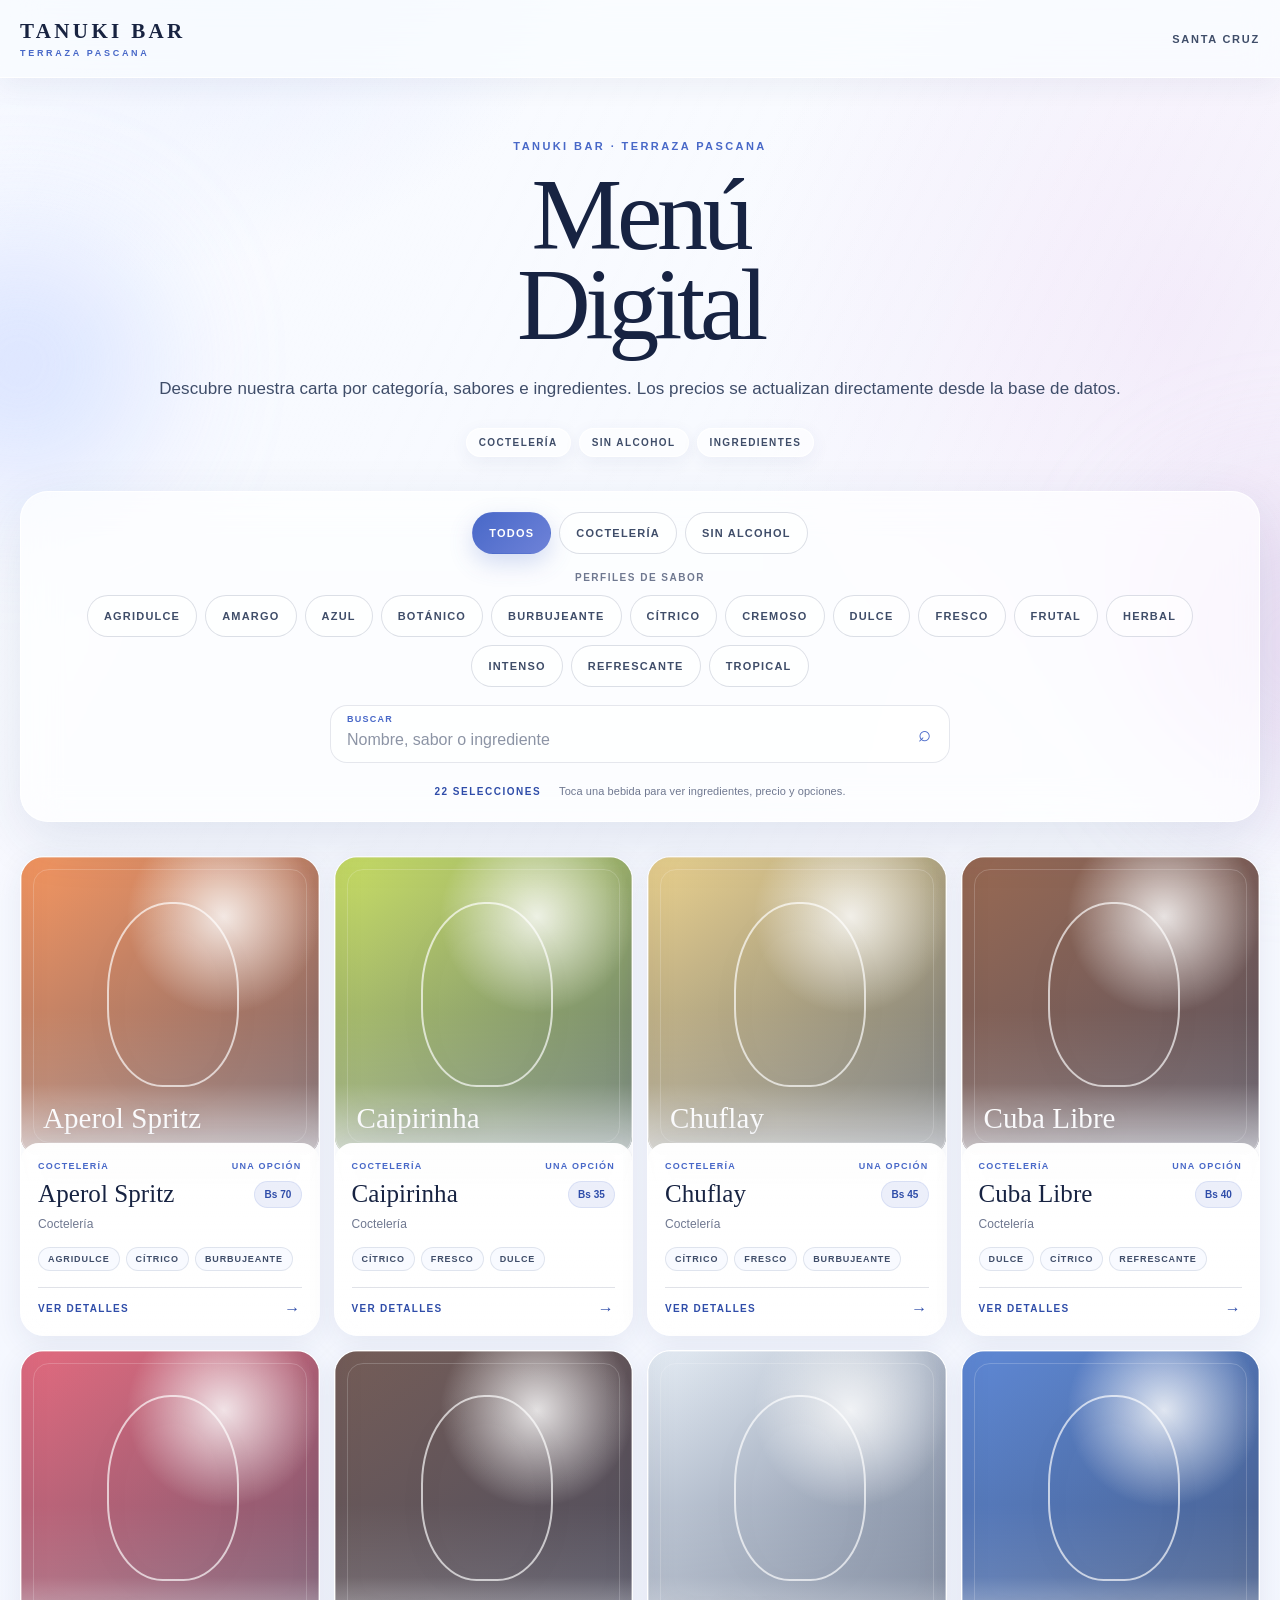
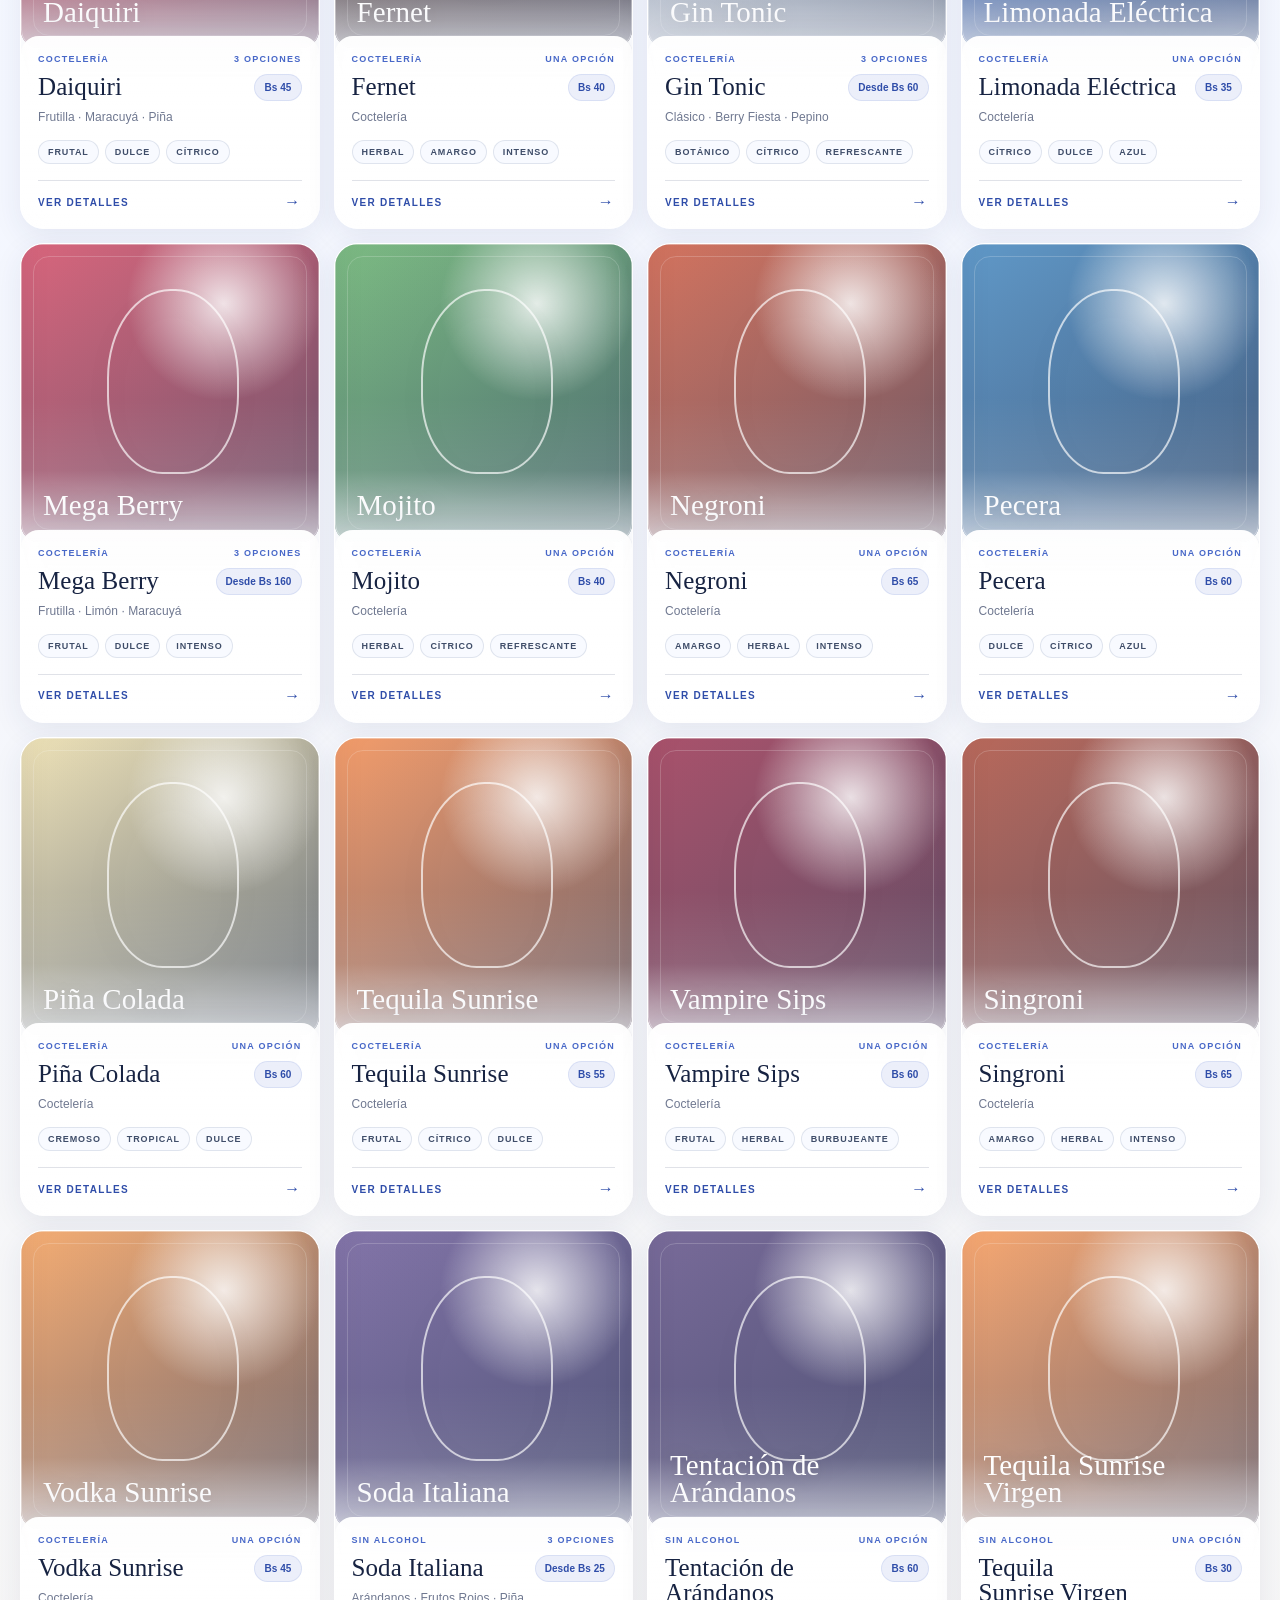
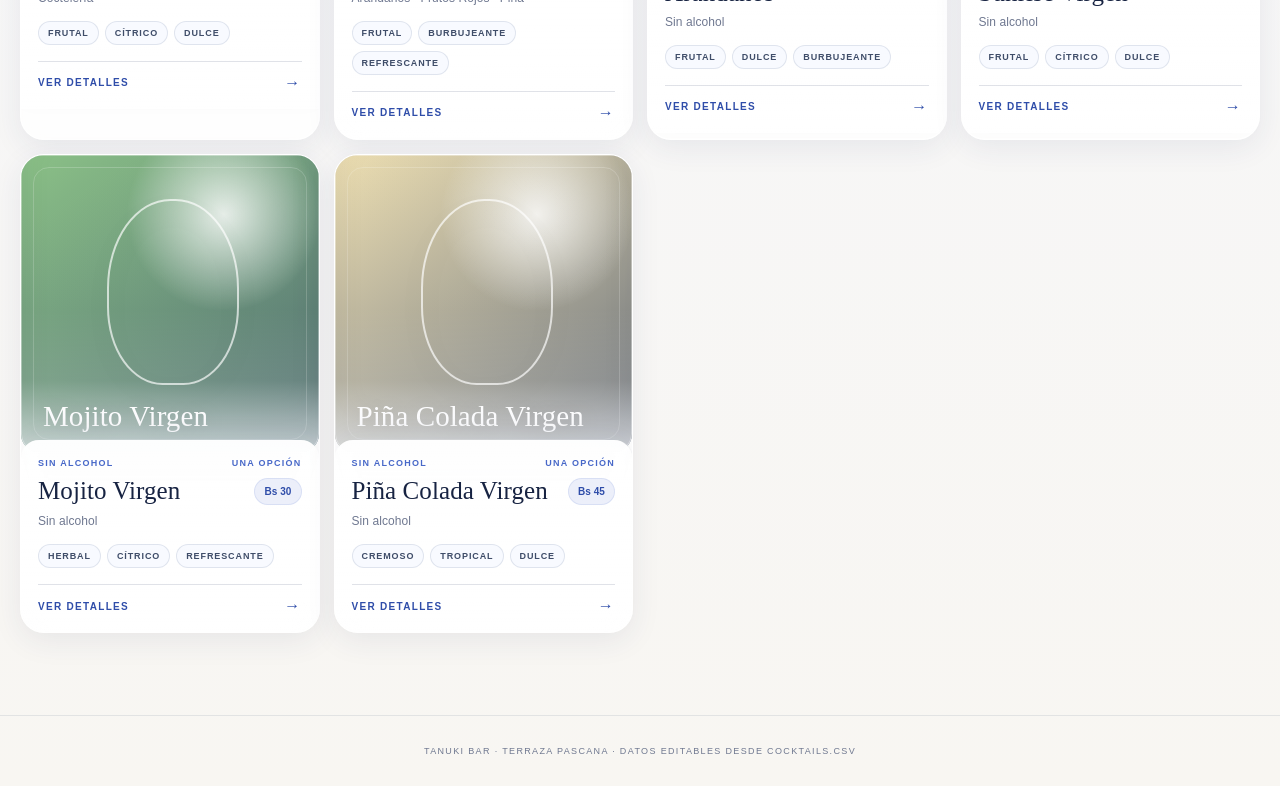
==== index.html @ 66c5240e "Add files via upload" ====
<!doctype html>
<html lang="es">
<head>
  <meta charset="utf-8">
  <meta name="viewport" content="width=device-width,initial-scale=1,viewport-fit=cover">
  <meta name="theme-color" content="#f7f9ff">
  <title>Menú Digital — Tanuki Bar</title>
  <meta name="description" content="Menú digital de Tanuki Bar, Terraza Pascana: coctelería y bebidas sin alcohol.">
  <link rel="stylesheet" href="styles.css?v=7">
</head>
<!-- Tanuki Menu Digital V7 -->
<body data-page="index">
  <a class="skip-link" href="#menu">Saltar al menú</a>
  <div class="ambient ambient-one" aria-hidden="true"></div>
  <div class="ambient ambient-two" aria-hidden="true"></div>

  <header class="site-header">
    <div class="header-inner header-inner-simple">
      <a class="brand" href="index.html" aria-label="Tanuki Bar, Terraza Pascana, inicio">TANUKI BAR<small>TERRAZA PASCANA</small></a>
      <span class="header-right nav-link">Santa Cruz</span>
    </div>
  </header>

  <div id="sourceNotice" class="source-notice" role="status">
    Vista local: se está usando una copia integrada de los datos. Para leer cambios del CSV, abre la carpeta mediante un servidor local.
  </div>

  <main id="menu">
    <section class="hero">
      <div class="hero-content">
        <p class="eyebrow">Tanuki Bar · Terraza Pascana</p>
        <h1>Menú<br>Digital</h1>
        <p class="hero-copy">Descubre nuestra carta por categoría, sabores e ingredientes. Los precios se actualizan directamente desde la base de datos.</p>
        <div class="hero-badges" aria-label="Contenido disponible">
          <span>Coctelería</span><span>Sin alcohol</span><span>Ingredientes</span>
        </div>
      </div>
    </section>

    <section class="controls glass-panel" aria-label="Filtros del menú">
      <div class="controls-topline">
        <div class="category-tabs" role="group" aria-label="Categoría">
          <button class="filter-btn is-active" data-category="Todos" aria-pressed="true">Todos</button>
          <button class="filter-btn" data-category="Coctelería" aria-pressed="false">Coctelería</button>
          <button class="filter-btn" data-category="Mocktails" aria-pressed="false">Sin alcohol</button>
        </div>
        <button id="mobileTasteToggle" class="mobile-filter-toggle" type="button" aria-expanded="false" aria-controls="mobileFilterPanel">
          <span>Sabores</span><span id="activeFilterCount" class="filter-count" hidden>0</span>
        </button>
      </div>

      <div id="mobileFilterPanel" class="mobile-filter-panel">
        <div class="filter-heading">
          <span>Perfiles de sabor</span>
          <button id="clearFilters" class="clear-filters" type="button" hidden>Limpiar filtros</button>
        </div>
        <div id="tasteFilters" class="taste-filters" aria-label="Perfiles de sabor"></div>
      </div>

      <div class="search-row">
        <label class="search-wrap" for="menuSearch">
          <span class="search-label">Buscar</span>
          <input id="menuSearch" type="search" placeholder="Nombre, sabor o ingrediente" autocomplete="off" inputmode="search">
          <span class="search-mark" aria-hidden="true">⌕</span>
        </label>
      </div>

      <div class="controls-footer">
        <div id="resultMeta" class="result-meta" aria-live="polite"></div>
        <p class="filter-hint">Toca una bebida para ver ingredientes, precio y opciones.</p>
      </div>
    </section>

    <section class="grid-wrap" aria-label="Carta de bebidas">
      <div id="cocktailGrid" class="cocktail-grid"></div>
    </section>
  </main>

  <footer class="site-footer">Tanuki Bar · Terraza Pascana · Datos editables desde cocktails.csv</footer>
  <script src="config.js?v=7"></script>
  <script src="fallback-data.js?v=7"></script>
  <script src="app.js?v=7"></script>
</body>
</html>
---- styles.css ----
:root{
  --ink:#15203a;
  --ink-soft:#3f4d69;
  --paper:#f4f7ff;
  --paper-warm:#fbf8f2;
  --white:#ffffff;
  --blue:#4868c8;
  --blue-deep:#2f4da9;
  --lavender:#8d78d8;
  --muted:#6f7890;
  --line:rgba(38,55,96,.14);
  --glass:rgba(255,255,255,.70);
  --glass-strong:rgba(255,255,255,.84);
  --shadow:0 18px 55px rgba(35,56,108,.11);
  --shadow-soft:0 8px 30px rgba(35,56,108,.08);
  --radius:28px;
  --max:1240px;
}
*{box-sizing:border-box}
html{scroll-behavior:smooth;-webkit-text-size-adjust:100%}
body{
  margin:0;
  min-height:100%;
  background:
    radial-gradient(circle at 12% -6%,rgba(166,188,255,.36),transparent 32rem),
    radial-gradient(circle at 92% 8%,rgba(229,195,239,.30),transparent 28rem),
    linear-gradient(180deg,#f9fbff 0%,var(--paper) 44%,#f8f6f2 100%);
  color:var(--ink);
  font-family:Inter,ui-sans-serif,-apple-system,BlinkMacSystemFont,"Segoe UI",Arial,sans-serif;
  letter-spacing:.005em;
  overflow-x:hidden;
}
body::before{
  content:"";
  position:fixed;
  inset:0;
  pointer-events:none;
  background:linear-gradient(115deg,rgba(255,255,255,.42),transparent 34%,rgba(255,255,255,.20));
  z-index:-3;
}
a{color:inherit;text-decoration:none}
button,input{font:inherit}
button{touch-action:manipulation}
img{max-width:100%}
.skip-link{position:fixed;left:12px;top:-80px;z-index:100;background:#fff;border:1px solid var(--line);padding:12px 16px;border-radius:999px;box-shadow:var(--shadow-soft)}
.skip-link:focus{top:12px}
.ambient{position:fixed;border-radius:50%;filter:blur(70px);pointer-events:none;z-index:-2;opacity:.34}
.ambient-one{width:260px;height:260px;background:#9eb7ff;left:-110px;top:26vh}
.ambient-two{width:320px;height:320px;background:#d8b8e6;right:-180px;top:54vh}
.glass-panel{
  background:var(--glass);
  border:1px solid rgba(255,255,255,.92);
  box-shadow:var(--shadow);
  backdrop-filter:blur(18px) saturate(128%);
  -webkit-backdrop-filter:blur(18px) saturate(128%);
}
.site-header{
  height:78px;
  display:flex;
  align-items:center;
  position:sticky;
  top:0;
  z-index:40;
  background:rgba(250,252,255,.72);
  border-bottom:1px solid rgba(255,255,255,.88);
  box-shadow:0 8px 28px rgba(35,56,108,.06);
  backdrop-filter:blur(18px) saturate(135%);
  -webkit-backdrop-filter:blur(18px) saturate(135%);
}
.header-inner{width:min(var(--max),calc(100% - 36px));margin:auto;display:grid;grid-template-columns:1fr auto 1fr;align-items:center}
.header-inner-simple{grid-template-columns:auto 1fr}.header-inner-simple .brand{text-align:left}.header-inner-simple .header-right{justify-self:end}
.brand{font-family:Georgia,"Times New Roman",serif;font-size:21px;letter-spacing:.16em;text-align:center;font-weight:700;color:#182341}
.brand small{display:block;font:9px Inter,Arial,sans-serif;letter-spacing:.30em;margin-top:4px;font-weight:600;color:var(--blue)}
.nav-link{font-size:11px;text-transform:uppercase;letter-spacing:.16em;font-weight:700;color:var(--ink-soft)}
.header-right{text-align:right}
.source-notice{display:none;margin:12px auto 0;width:min(var(--max),calc(100% - 36px));background:rgba(255,247,218,.88);border:1px solid rgba(211,185,87,.55);border-radius:16px;padding:10px 14px;text-align:center;font-size:12px;color:#6f5d20;box-shadow:var(--shadow-soft)}
.source-notice.show{display:block}
.hero{width:min(var(--max),calc(100% - 36px));margin:0 auto;padding:62px 0 34px;text-align:center}
.hero-content{max-width:820px;margin:auto}
.eyebrow{text-transform:uppercase;letter-spacing:.22em;font-size:11px;margin:0 0 18px;color:var(--blue);font-weight:800}
h1,h2,h3{font-family:Georgia,"Times New Roman",serif;font-weight:400;margin:0}
.hero h1{font-size:clamp(54px,8.5vw,102px);line-height:.88;letter-spacing:-.052em;color:#172342;text-wrap:balance}
.hero-copy{max-width:680px;margin:25px auto 0;font-size:17px;line-height:1.68;color:var(--ink-soft)}
.hero-badges{display:flex;justify-content:center;gap:8px;flex-wrap:wrap;margin-top:25px}
.hero-badges span{padding:8px 12px;border-radius:999px;background:rgba(255,255,255,.62);border:1px solid rgba(255,255,255,.9);box-shadow:0 5px 18px rgba(52,73,129,.07);font-size:10px;text-transform:uppercase;letter-spacing:.14em;font-weight:750;color:var(--ink-soft)}
.controls{width:min(var(--max),calc(100% - 36px));margin:0 auto 34px;border-radius:var(--radius);padding:20px 22px;display:grid;gap:18px;position:relative;z-index:5}
.controls-topline{display:flex;align-items:center;justify-content:center;gap:12px}
.category-tabs,.taste-filters{display:flex;flex-wrap:wrap;justify-content:center;gap:8px}
.filter-btn,.mobile-filter-toggle{
  min-height:42px;
  border:1px solid rgba(42,59,101,.16);
  background:rgba(255,255,255,.58);
  color:var(--ink-soft);
  border-radius:999px;
  padding:10px 16px;
  font-size:11px;
  text-transform:uppercase;
  letter-spacing:.11em;
  font-weight:760;
  cursor:pointer;
  transition:background .18s ease,color .18s ease,border-color .18s ease,transform .18s ease,box-shadow .18s ease;
  box-shadow:inset 0 1px rgba(255,255,255,.86);
}
.filter-btn:hover,.mobile-filter-toggle:hover{transform:translateY(-1px);border-color:rgba(72,104,200,.40);box-shadow:0 7px 20px rgba(50,72,130,.08)}
.filter-btn.is-active{background:linear-gradient(135deg,var(--blue),#6e82d8);border-color:transparent;color:#fff;box-shadow:0 9px 24px rgba(72,104,200,.24)}
.filter-btn.taste.is-active{background:linear-gradient(135deg,#7f70cd,var(--lavender));border-color:transparent;color:#fff;box-shadow:0 9px 22px rgba(130,107,202,.22)}
.mobile-filter-toggle{display:none;align-items:center;gap:8px;background:rgba(255,255,255,.78)}
.filter-count{display:grid;place-items:center;min-width:22px;height:22px;padding:0 6px;border-radius:999px;background:var(--blue);color:#fff;font-size:10px;letter-spacing:0}
.mobile-filter-panel{display:grid;gap:12px}
.filter-heading{display:flex;align-items:center;justify-content:center;gap:18px;font-size:10px;text-transform:uppercase;letter-spacing:.15em;font-weight:800;color:var(--muted)}
.clear-filters{border:0;background:transparent;color:var(--blue-deep);font-size:10px;text-transform:uppercase;letter-spacing:.12em;font-weight:800;text-decoration:underline;text-underline-offset:4px;cursor:pointer;padding:8px}
.search-row{display:flex;align-items:center;justify-content:center}
.search-wrap{width:min(620px,100%);position:relative;display:block;background:rgba(255,255,255,.66);border:1px solid rgba(46,63,105,.12);border-radius:17px;padding:8px 50px 8px 16px;box-shadow:inset 0 1px rgba(255,255,255,.88)}
.search-label{display:block;font-size:9px;text-transform:uppercase;letter-spacing:.14em;font-weight:800;color:var(--blue);margin-bottom:2px}
.search-wrap input{width:100%;border:none;background:transparent;padding:3px 0;font-size:16px;color:var(--ink);outline:none;min-height:28px}
.search-wrap input::placeholder{color:#8c94a5}
.search-mark{position:absolute;right:18px;top:50%;transform:translateY(-50%);font-size:22px;color:var(--blue)}
.controls-footer{display:flex;align-items:center;justify-content:center;gap:18px;min-height:20px}
.result-meta{font-size:10px;text-transform:uppercase;letter-spacing:.15em;color:var(--blue-deep);font-weight:800}
.filter-hint{margin:0;font-size:11px;color:var(--muted)}
.grid-wrap{width:min(var(--max),calc(100% - 28px));margin:0 auto;padding-bottom:82px}
.cocktail-grid{display:grid;grid-template-columns:repeat(4,minmax(0,1fr));gap:14px}
.card{background:rgba(255,255,255,.78);min-width:0;position:relative;overflow:hidden;border-radius:24px;border:1px solid rgba(255,255,255,.95);box-shadow:var(--shadow-soft);backdrop-filter:blur(10px);transition:transform .23s ease,box-shadow .23s ease}
.card:hover{transform:translateY(-5px);box-shadow:0 22px 52px rgba(35,56,108,.14)}
.card>a{display:block;height:100%}
.card-media{aspect-ratio:4/4.7;background:#e8ecf4;position:relative;overflow:hidden;border-radius:20px;margin:7px 7px 0}
.card-media::after{content:"";position:absolute;inset:0;pointer-events:none;background:linear-gradient(180deg,rgba(255,255,255,.05),transparent 65%,rgba(10,22,48,.10))}
.card-media img{width:100%;height:100%;object-fit:contain;object-position:center;display:block;transition:transform .45s ease;padding:8px}
.card:hover .card-media img{transform:scale(1.025)}
.card-fallback{width:100%;height:100%;display:grid;place-items:end start;padding:22px;background:radial-gradient(circle at 68% 20%,rgba(255,255,255,.82),transparent 31%),linear-gradient(145deg,color-mix(in srgb,var(--accent),white 22%),#33405d 150%);color:white;position:relative;isolation:isolate}
.card-fallback::before{content:"";position:absolute;width:43%;height:61%;border:2px solid rgba(255,255,255,.67);border-radius:48% 48% 42% 42%;left:29%;top:15%;filter:drop-shadow(0 10px 12px rgba(0,0,0,.12));z-index:-1}
.card-fallback::after{content:"";position:absolute;inset:12px;border:1px solid rgba(255,255,255,.19);border-radius:16px;z-index:-1}
.card-fallback span{font-family:Georgia,serif;font-size:29px;line-height:.94;text-shadow:0 3px 18px rgba(0,0,0,.25)}
.card-body{padding:16px 17px 18px}
.card-overline{display:flex;align-items:center;justify-content:space-between;gap:10px;margin-bottom:10px;color:var(--blue);font-size:9px;text-transform:uppercase;letter-spacing:.14em;font-weight:800}
.card-title{font-size:25px;line-height:1.02;color:#172342;text-wrap:balance}
.variant-line{margin:8px 0 0;color:var(--muted);font-size:12px;line-height:1.4;min-height:17px}
.taste-list{display:flex;flex-wrap:wrap;gap:6px;margin-top:14px}
.taste-chip{border:1px solid rgba(47,68,113,.12);border-radius:999px;padding:6px 9px;font-size:9px;text-transform:uppercase;letter-spacing:.10em;background:rgba(246,249,255,.78);color:var(--ink-soft);font-weight:720}
.card-cta{display:flex;align-items:center;justify-content:space-between;margin-top:16px;padding-top:13px;border-top:1px solid var(--line);font-size:10px;text-transform:uppercase;letter-spacing:.13em;font-weight:800;color:var(--blue-deep)}
.card-cta span{font-size:16px;line-height:1;transition:transform .2s ease}.card:hover .card-cta span{transform:translateX(3px)}
.variant-dots{display:flex;gap:6px;position:absolute;right:13px;bottom:13px;background:rgba(255,255,255,.70);padding:7px;border-radius:999px;border:1px solid rgba(255,255,255,.84);backdrop-filter:blur(10px);z-index:2}
.variant-dot{width:11px;height:11px;border-radius:50%;border:1px solid rgba(0,0,0,.20);box-shadow:0 1px 4px rgba(0,0,0,.10)}
.empty{grid-column:1/-1;padding:80px 20px;text-align:center;border:1px solid rgba(255,255,255,.9);border-radius:24px;background:rgba(255,255,255,.55);box-shadow:var(--shadow-soft);font-family:Georgia,serif;font-size:28px;color:var(--ink-soft)}
.site-footer{border-top:1px solid rgba(42,58,99,.10);padding:30px 18px;text-align:center;text-transform:uppercase;letter-spacing:.15em;font-size:9px;color:var(--muted)}


.search-row,.search-wrap,.search-wrap input{min-width:0}
.card-title-row{display:flex;align-items:flex-start;justify-content:space-between;gap:10px}
.card-title-row .card-title{min-width:0}
.card-price{flex:0 0 auto;border-radius:999px;padding:7px 9px;background:rgba(72,104,200,.10);border:1px solid rgba(72,104,200,.12);color:var(--blue-deep);font-size:10px;font-weight:850;white-space:nowrap}
.detail-price{margin:18px 0 0;font-family:Georgia,"Times New Roman",serif;font-size:clamp(27px,3.3vw,42px);line-height:1;color:var(--blue-deep)}

/* Detail */
.detail-shell{width:min(var(--max),calc(100% - 36px));margin:0 auto;padding:24px 0 78px}
.detail-toolbar{display:flex;align-items:center;justify-content:space-between;border-radius:18px;padding:12px 16px;margin-bottom:16px;box-shadow:var(--shadow-soft)}
.back-link{display:inline-flex;gap:9px;align-items:center;min-height:40px;font-size:10px;text-transform:uppercase;letter-spacing:.14em;font-weight:800;color:var(--blue-deep)}
.detail-toolbar-label{font-size:9px;text-transform:uppercase;letter-spacing:.16em;font-weight:800;color:var(--muted)}
.detail-hero{--detail-accent:#8d78d8;display:grid;grid-template-columns:minmax(0,1.03fr) minmax(360px,.97fr);min-height:680px;border-radius:32px;overflow:hidden}
.detail-image{min-height:680px;background:linear-gradient(145deg,color-mix(in srgb,var(--detail-accent),white 84%),#dfe6f7);display:grid;place-items:center;overflow:hidden;position:relative}
.detail-image::after{content:"";position:absolute;inset:0;pointer-events:none;background:linear-gradient(115deg,rgba(255,255,255,.24),transparent 35%,rgba(255,255,255,.10))}
.detail-image img{width:100%;height:100%;object-fit:contain;object-position:center;display:block;padding:clamp(12px,2.5vw,32px)}
.detail-image .card-fallback{min-height:680px}
.detail-info{padding:clamp(38px,5.5vw,78px);display:flex;flex-direction:column;justify-content:center;background:rgba(255,255,255,.70)}
.detail-category{font-size:10px;text-transform:uppercase;letter-spacing:.20em;color:var(--blue);font-weight:800;margin:0}
.detail-title{font-size:clamp(48px,6vw,82px);line-height:.91;letter-spacing:-.044em;margin-top:16px;color:#172342;text-wrap:balance}
.detail-block{margin-top:31px}.section-label{font-size:10px;text-transform:uppercase;letter-spacing:.18em;font-weight:800;margin:0 0 12px;color:var(--ink-soft)}
.detail-tastes{display:flex;gap:8px;flex-wrap:wrap}.detail-tastes .taste-chip{font-size:10px;padding:8px 11px;background:rgba(244,247,255,.8);border-color:rgba(72,104,200,.16)}
.section-heading-row{display:flex;align-items:center;justify-content:space-between;gap:10px}.swipe-hint{display:none;font-size:9px;color:var(--muted)}
.variant-picker{display:flex;gap:10px;flex-wrap:wrap}
.variant-option{min-width:122px;border:1px solid rgba(42,59,101,.12);background:rgba(255,255,255,.68);padding:10px 12px;cursor:pointer;text-align:left;border-radius:18px;box-shadow:inset 0 1px rgba(255,255,255,.9);transition:.18s;display:flex;align-items:center;gap:10px}
.variant-option:hover{transform:translateY(-2px)}
.variant-option.is-active{border-color:var(--blue);box-shadow:0 0 0 2px rgba(72,104,200,.14),0 9px 24px rgba(72,104,200,.11);background:#fff}
.variant-icon{width:42px;height:42px;flex:0 0 42px;border-radius:14px;display:grid;place-items:center;font-size:23px;background:linear-gradient(145deg,color-mix(in srgb,var(--accent),white 72%),rgba(255,255,255,.88));border:1px solid rgba(255,255,255,.92);box-shadow:0 7px 18px rgba(43,63,111,.09)}
.variant-copy{display:grid;gap:3px;min-width:0}
.variant-name{display:block;font-size:11px;line-height:1.15;color:var(--ink-soft);font-weight:800}
.variant-price{display:block;font-size:10px;color:var(--blue-deep);font-weight:800}
.data-state{margin:19px 0 0;padding:11px 13px;border-radius:13px;background:rgba(255,239,199,.72);font-size:10px;color:#7d5b0a;line-height:1.4}.data-state:empty{display:none}
.ingredients-section{margin-top:16px;border-radius:32px;padding:clamp(38px,6vw,74px);background:linear-gradient(135deg,rgba(239,244,255,.82),rgba(255,255,255,.78))}
.ingredients-grid{display:grid;grid-template-columns:.70fr 1.30fr;gap:54px;align-items:start}
.ingredients-section h2{font-size:clamp(44px,6vw,74px);line-height:.93;color:#172342}
.ingredients-copy{max-width:300px;margin:18px 0 0;color:var(--muted);font-size:14px;line-height:1.6}
.ingredients-list{list-style:none;counter-reset:ingredients;margin:0;padding:0;display:grid;grid-template-columns:repeat(2,minmax(0,1fr));gap:10px}
.ingredients-list li{counter-increment:ingredients;min-height:64px;border:1px solid rgba(255,255,255,.95);border-radius:18px;padding:15px 15px 15px 50px;font-size:16px;display:flex;align-items:center;background:rgba(255,255,255,.64);box-shadow:0 8px 24px rgba(43,63,111,.06);position:relative;color:var(--ink-soft)}
.ingredients-list li::before{content:counter(ingredients,decimal-leading-zero);position:absolute;left:15px;font-size:10px;letter-spacing:.08em;font-weight:800;color:var(--blue)}
.mobile-back-bar{display:none}

@media(max-width:1050px){.cocktail-grid{grid-template-columns:repeat(3,1fr)}.detail-hero{grid-template-columns:1fr}.detail-image{min-height:560px;max-height:640px}.detail-image .card-fallback{min-height:560px}.ingredients-grid{grid-template-columns:1fr}.ingredients-copy{max-width:560px}}

@media(max-width:720px){
  :root{--radius:22px}
  body{padding-bottom:env(safe-area-inset-bottom)}
  .site-header{height:64px}
  .header-inner{width:calc(100% - 28px)}
  .header-inner-simple{grid-template-columns:minmax(0,1fr) auto}
  .header-right{display:none}.brand{text-align:right;font-size:16px}.brand small{font-size:8px}
  .nav-link{font-size:9px}
  .hero{width:calc(100% - 28px);padding:38px 0 24px}
  .hero h1{font-size:clamp(50px,17vw,68px)}
  .hero-copy{font-size:14px;line-height:1.55;margin-top:19px;padding:0 5px}
  .hero-badges{margin-top:18px}.hero-badges span{font-size:8px;padding:7px 9px}
  .controls{width:calc(100% - 20px);margin-bottom:18px;padding:14px;border-radius:22px;gap:13px;position:sticky;top:72px;z-index:18;box-shadow:0 14px 38px rgba(35,56,108,.13)}
  .controls-topline{justify-content:space-between;gap:10px}
  .category-tabs{justify-content:flex-start;flex-wrap:nowrap;overflow-x:auto;scrollbar-width:none;-webkit-overflow-scrolling:touch;padding:2px;margin:-2px;max-width:calc(100% - 98px)}
  .category-tabs::-webkit-scrollbar,.taste-filters::-webkit-scrollbar,.variant-picker::-webkit-scrollbar{display:none}
  .filter-btn,.mobile-filter-toggle{min-height:40px;padding:9px 13px;font-size:9px;white-space:nowrap}
  .mobile-filter-toggle{display:flex;flex:0 0 auto}
  .mobile-filter-panel{display:none;padding-top:4px}.mobile-filter-panel.is-open{display:grid}
  .filter-heading{justify-content:space-between}.taste-filters{justify-content:flex-start;flex-wrap:nowrap;overflow-x:auto;-webkit-overflow-scrolling:touch;padding:2px 1px 5px}
  .search-row{width:100%;overflow:hidden}.search-wrap{width:100%;max-width:100%;border-radius:14px;padding:7px 40px 7px 13px;overflow:hidden}.search-label{font-size:8px}.search-wrap input{font-size:15px}
  .controls-footer{justify-content:space-between;gap:8px}.filter-hint{display:none}.result-meta{font-size:9px}
  .grid-wrap{width:calc(100% - 18px);padding-bottom:64px}
  .cocktail-grid{grid-template-columns:repeat(2,minmax(0,1fr));gap:8px}
  .card{border-radius:18px}.card-media{margin:5px 5px 0;border-radius:15px;aspect-ratio:4/5}
  .card-fallback{padding:14px}.card-fallback span{font-size:21px}.card-body{padding:12px 11px 13px}
  .card-overline{font-size:7px;margin-bottom:7px}.card-title{font-size:20px}.card-title-row{display:grid;gap:8px}.card-price{justify-self:start;padding:6px 8px;font-size:9px}.variant-line{font-size:10px;min-height:14px;margin-top:6px;display:-webkit-box;-webkit-line-clamp:2;-webkit-box-orient:vertical;overflow:hidden}
  .taste-list{display:none}.card-cta{margin-top:11px;padding-top:10px;font-size:8px}.card-cta span{font-size:13px}
  .variant-dots{right:9px;bottom:9px;padding:5px;gap:4px}.variant-dot{width:9px;height:9px}
  .empty{padding:54px 16px;font-size:23px}
  .site-footer{padding:24px 16px;font-size:8px}

  .detail-shell{width:100%;padding:10px 10px 88px}
  .detail-toolbar{margin:0 0 10px;border-radius:16px;padding:7px 11px}.detail-toolbar-label{display:none}.back-link{min-height:36px;font-size:9px}
  .detail-hero{display:flex;flex-direction:column;min-height:0;border-radius:24px}
  .detail-image{min-height:0;height:min(92vw,520px);max-height:none;border-radius:20px 20px 0 0}.detail-image .card-fallback{min-height:0;height:100%}.detail-image img{object-position:center;padding:10px}
  .detail-info{padding:28px 18px 31px}.detail-category{font-size:9px}.detail-title{font-size:clamp(43px,13vw,60px);margin-top:12px}
  .detail-block{margin-top:25px}.section-label{font-size:9px}.detail-tastes .taste-chip{font-size:9px;padding:7px 9px}
  .swipe-hint{display:inline}.variant-picker{flex-wrap:nowrap;overflow-x:auto;padding:3px 3px 8px;margin:0 -3px;scroll-snap-type:x proximity}.variant-option{flex:0 0 142px;scroll-snap-align:start}
  .ingredients-section{margin-top:10px;border-radius:24px;padding:31px 18px}.ingredients-grid{gap:26px}.ingredients-section h2{font-size:48px}.ingredients-copy{font-size:13px;margin-top:14px}
  .ingredients-list{grid-template-columns:1fr;gap:8px}.ingredients-list li{min-height:57px;font-size:15px;border-radius:15px}
  .mobile-back-bar{display:flex;align-items:center;justify-content:center;gap:9px;position:fixed;left:10px;right:10px;bottom:max(10px,env(safe-area-inset-bottom));z-index:35;min-height:50px;border-radius:17px;background:rgba(28,42,76,.90);color:#fff;border:1px solid rgba(255,255,255,.25);box-shadow:0 14px 36px rgba(24,39,78,.28);backdrop-filter:blur(16px);font-size:10px;text-transform:uppercase;letter-spacing:.14em;font-weight:800}
  body[data-page="detail"] .site-footer{padding-bottom:80px}
}

@media(max-width:390px){
  .cocktail-grid{grid-template-columns:1fr}.card-media{aspect-ratio:16/14}.card-title{font-size:23px}.variant-line{font-size:11px}.card-cta{font-size:9px}
  .controls{top:68px}.category-tabs{max-width:calc(100% - 90px)}
}

@media(prefers-reduced-motion:reduce){*{scroll-behavior:auto!important;animation:none!important;transition:none!important}}
@supports not (backdrop-filter:blur(1px)){.glass-panel,.site-header,.card{background:rgba(255,255,255,.95)}}

@media(max-width:420px){
  .controls{width:calc(100% - 16px);max-width:calc(100vw - 16px);padding:12px}
  .search-wrap input{font-size:16px;max-width:100%}
  .search-mark{right:14px}
}

/* =========================================================
   V4 — Corrección robusta de viewport y experiencia móvil
   ========================================================= */
:root{
  --visible-viewport:100vw;
  --mobile-gutter:14px;
}
html{
  width:100%;
  max-width:100%;
  overflow-x:clip;
}
body{
  width:min(100%,var(--visible-viewport));
  max-width:min(100%,var(--visible-viewport));
  overflow-x:clip;
}
body > *, main, header, footer, section, div, form, label{
  min-width:0;
}
main,.site-header,.site-footer{
  width:100%;
  max-width:100%;
  overflow-x:clip;
}
.source-notice,
.hero,
.controls,
.grid-wrap,
.detail-shell{
  max-width:calc(100% - (var(--mobile-gutter) * 2));
}
.source-notice{
  overflow-wrap:anywhere;
  word-break:normal;
}
.hero-content,
.hero-copy,
.hero-badges,
.controls-topline,
.category-tabs,
.mobile-filter-panel,
.search-row,
.search-wrap,
.controls-footer,
.cocktail-grid{
  max-width:100%;
}
.search-wrap{
  box-sizing:border-box;
  overflow:hidden;
}
.search-wrap input{
  display:block;
  width:100%;
  min-width:0;
  max-width:100%;
  box-sizing:border-box;
  -webkit-appearance:none;
  appearance:none;
}

/* The wider breakpoint also covers narrow preview panes and tablets. */
@media(max-width:900px){
  :root{--mobile-gutter:12px;--radius:22px}
  body{padding-bottom:env(safe-area-inset-bottom)}
  .site-header{height:64px}
  .header-inner{
    width:auto;
    max-width:none;
    margin-inline:var(--mobile-gutter);
  }
  .header-inner-simple{grid-template-columns:minmax(0,1fr) auto}
  .header-right{display:none}
  .brand{
    text-align:left;
    font-size:16px;
    line-height:1.05;
    max-width:100%;
    overflow:hidden;
  }
  .brand small{font-size:8px;white-space:normal}

  .source-notice{
    width:auto;
    margin:10px var(--mobile-gutter) 0;
    padding:9px 12px;
    border-radius:14px;
    font-size:11px;
    line-height:1.35;
  }

  .hero{
    width:auto;
    max-width:none;
    margin-inline:var(--mobile-gutter);
    padding:34px 0 22px;
    overflow:hidden;
  }
  .hero-content{width:100%;margin:0 auto}
  .eyebrow{
    max-width:100%;
    padding-inline:4px;
    font-size:9px;
    line-height:1.5;
    letter-spacing:.16em;
    overflow-wrap:anywhere;
  }
  .hero h1{
    max-width:100%;
    font-size:clamp(46px,15vw,68px);
    line-height:.90;
    letter-spacing:-.045em;
    overflow-wrap:normal;
  }
  .hero-copy{
    width:100%;
    max-width:560px;
    font-size:14px;
    line-height:1.55;
    margin-top:18px;
    padding-inline:4px;
    overflow-wrap:anywhere;
  }
  .hero-badges{
    width:100%;
    margin-top:18px;
    padding-inline:2px;
    gap:7px;
  }
  .hero-badges span{
    flex:0 1 auto;
    max-width:100%;
    font-size:8px;
    padding:7px 9px;
  }

  .controls{
    position:relative;
    top:auto;
    width:auto;
    max-width:none;
    margin:0 var(--mobile-gutter) 18px;
    padding:12px;
    border-radius:22px;
    gap:12px;
    overflow:hidden;
  }
  .controls-topline{
    display:grid;
    grid-template-columns:minmax(0,1fr);
    align-items:stretch;
    justify-content:stretch;
    gap:9px;
    width:100%;
  }
  .category-tabs{
    width:100%;
    max-width:100%;
    justify-content:flex-start;
    flex-wrap:nowrap;
    overflow-x:auto;
    overscroll-behavior-inline:contain;
    scrollbar-width:none;
    -webkit-overflow-scrolling:touch;
    padding:2px 1px 5px;
    margin:0;
  }
  .category-tabs::-webkit-scrollbar,
  .taste-filters::-webkit-scrollbar,
  .variant-picker::-webkit-scrollbar{display:none}
  .filter-btn,.mobile-filter-toggle{
    min-height:42px;
    padding:9px 13px;
    font-size:9px;
    white-space:nowrap;
  }
  .category-tabs .filter-btn{flex:0 0 auto}
  .mobile-filter-toggle{
    display:flex;
    width:100%;
    max-width:100%;
    flex:0 0 auto;
    justify-content:space-between;
  }
  .mobile-filter-panel{display:none;width:100%;padding-top:2px}
  .mobile-filter-panel.is-open{display:grid}
  .filter-heading{justify-content:space-between}
  .taste-filters{
    width:100%;
    justify-content:flex-start;
    flex-wrap:nowrap;
    overflow-x:auto;
    overscroll-behavior-inline:contain;
    -webkit-overflow-scrolling:touch;
    padding:2px 1px 5px;
  }

  .search-row{
    display:block;
    width:100%;
    max-width:100%;
    overflow:hidden;
  }
  .search-wrap{
    display:block;
    width:100%;
    max-width:100%;
    min-width:0;
    margin:0;
    border-radius:14px;
    padding:7px 40px 7px 13px;
    overflow:hidden;
  }
  .search-label{font-size:8px}
  .search-wrap input{
    width:100%;
    max-width:100%;
    min-width:0;
    font-size:16px;
    text-overflow:ellipsis;
  }
  .search-mark{right:13px}
  .controls-footer{
    width:100%;
    justify-content:flex-start;
    gap:8px;
  }
  .filter-hint{display:none}
  .result-meta{font-size:9px}

  .grid-wrap{
    width:auto;
    max-width:none;
    margin-inline:var(--mobile-gutter);
    padding-bottom:64px;
    overflow:hidden;
  }
  .cocktail-grid{
    width:100%;
    grid-template-columns:repeat(2,minmax(0,1fr));
    gap:8px;
  }
  .card,.card>a,.card-media,.card-body{max-width:100%;min-width:0}
  .card{border-radius:18px}
  .card-media{margin:5px 5px 0;border-radius:15px;aspect-ratio:4/5}
  .card-media img{padding:6px}
  .card-fallback{padding:14px}
  .card-fallback span{font-size:21px}
  .card-body{padding:12px 11px 13px}
  .card-overline{font-size:7px;margin-bottom:7px}
  .card-title{font-size:20px;overflow-wrap:anywhere}
  .card-title-row{display:grid;gap:8px;min-width:0}
  .card-price{justify-self:start;padding:6px 8px;font-size:9px}
  .variant-line{
    font-size:10px;
    min-height:14px;
    margin-top:6px;
    display:-webkit-box;
    -webkit-line-clamp:2;
    -webkit-box-orient:vertical;
    overflow:hidden;
  }
  .taste-list{display:none}
  .card-cta{margin-top:11px;padding-top:10px;font-size:8px}
  .card-cta span{font-size:13px}
  .variant-dots{right:9px;bottom:9px;padding:5px;gap:4px}
  .variant-dot{width:9px;height:9px}

  .detail-shell{
    width:auto;
    max-width:none;
    margin:0 var(--mobile-gutter);
    padding:10px 0 88px;
    overflow:hidden;
  }
  .detail-toolbar{margin:0 0 10px;border-radius:16px;padding:7px 11px}
  .detail-toolbar-label{display:none}
  .back-link{min-height:36px;font-size:9px}
  .detail-hero{display:flex;flex-direction:column;min-height:0;border-radius:24px;max-width:100%}
  .detail-image{
    min-height:0;
    height:min(100vw - 24px,520px);
    max-height:none;
    border-radius:20px 20px 0 0;
  }
  .detail-image .card-fallback{min-height:0;height:100%}
  .detail-image img{object-position:center;padding:10px}
  .detail-info{padding:28px 18px 31px;min-width:0}
  .detail-category{font-size:9px}
  .detail-title{font-size:clamp(40px,12vw,60px);margin-top:12px;overflow-wrap:anywhere}
  .detail-block{margin-top:25px}
  .section-label{font-size:9px}
  .detail-tastes .taste-chip{font-size:9px;padding:7px 9px}
  .swipe-hint{display:inline}
  .variant-picker{
    width:100%;
    flex-wrap:nowrap;
    overflow-x:auto;
    padding:3px 3px 8px;
    margin:0 -3px;
    scroll-snap-type:x proximity;
  }
  .variant-option{flex:0 0 142px;scroll-snap-align:start;min-width:0}
  .ingredients-section{margin-top:10px;border-radius:24px;padding:31px 18px;max-width:100%;overflow:hidden}
  .ingredients-grid{gap:26px}
  .ingredients-section h2{font-size:46px;overflow-wrap:anywhere}
  .ingredients-copy{font-size:13px;margin-top:14px}
  .ingredients-list{grid-template-columns:1fr;gap:8px}
  .ingredients-list li{min-height:57px;font-size:15px;border-radius:15px;min-width:0;overflow-wrap:anywhere}
}

@media(max-width:520px){
  :root{--mobile-gutter:9px}
  .cocktail-grid{grid-template-columns:1fr}
  .card-media{aspect-ratio:16/14}
  .card-title{font-size:23px}
  .variant-line{font-size:11px}
  .card-cta{font-size:9px}
  .hero h1{font-size:clamp(44px,18vw,62px)}
}

@media(max-width:340px){
  :root{--mobile-gutter:7px}
  .hero h1{font-size:43px}
  .hero-copy{font-size:13px}
  .filter-btn,.mobile-filter-toggle{padding-inline:11px}
  .controls{padding:10px}
}

/* =========================================================
   V5 — Cuadrícula compacta: más bebidas visibles en teléfono
   ========================================================= */
@media (max-width: 520px){
  /* Mantener siempre dos tarjetas por fila en teléfonos. */
  .cocktail-grid{
    grid-template-columns:repeat(2,minmax(0,1fr));
    gap:7px;
    align-items:stretch;
  }

  .card{
    border-radius:16px;
  }

  /* Imagen más corta para que entren entre 2 y 4 bebidas en pantalla. */
  .card-media{
    margin:4px 4px 0;
    border-radius:13px;
    aspect-ratio:1 / 1.08;
  }
  .card-media img{
    padding:4px;
  }
  .card-fallback{
    padding:10px;
  }
  .card-fallback::after{
    inset:8px;
    border-radius:12px;
  }
  .card-fallback span{
    max-width:100%;
    font-size:clamp(14px,4.4vw,18px);
    line-height:.96;
    display:-webkit-box;
    -webkit-line-clamp:2;
    -webkit-box-orient:vertical;
    overflow:hidden;
  }

  .card-body{
    padding:9px 9px 10px;
  }
  .card-overline{
    margin-bottom:5px;
    font-size:6.5px;
    letter-spacing:.105em;
  }
  .card-overline span:last-child{
    display:none;
  }
  .card-title-row{
    gap:5px;
  }
  .card-title{
    font-size:clamp(15px,4.6vw,18px);
    line-height:1.02;
    min-height:2.04em;
    display:-webkit-box;
    -webkit-line-clamp:2;
    -webkit-box-orient:vertical;
    overflow:hidden;
  }
  .card-price{
    justify-self:start;
    padding:4px 6px;
    font-size:8px;
    line-height:1;
  }
  .variant-line{
    display:none;
  }
  .card-cta{
    margin-top:7px;
    padding-top:7px;
    font-size:7px;
    letter-spacing:.11em;
  }
  .card-cta span{
    font-size:11px;
  }
  .variant-dots{
    right:7px;
    bottom:7px;
    padding:4px;
    gap:3px;
  }
  .variant-dot{
    width:7px;
    height:7px;
  }

  .hero h1{
    font-size:clamp(44px,18vw,62px);
  }
}

/* Solo pantallas extremadamente estrechas reducen aún más el contenido,
   pero conservan dos columnas para no volver a una tarjeta gigante. */
@media (max-width: 340px){
  .cocktail-grid{gap:6px}
  .card-title{font-size:14px}
  .card-price{font-size:7px}
  .card-cta{font-size:6.5px}
}

/* =========================================================
   V7 — Integración fotográfica: imagen y tarjeta como una pieza
   ========================================================= */

/* Tarjetas del menú: fotografía a sangre, sin marco doble. */
.card{
  isolation:isolate;
  background:rgba(255,255,255,.82);
  border-color:rgba(255,255,255,.88);
}
.card-media{
  margin:0;
  aspect-ratio:1 / 1;
  border-radius:inherit;
  border-bottom-left-radius:18px;
  border-bottom-right-radius:18px;
  background:linear-gradient(145deg,#eef2fb,#e7ebf5);
  box-shadow:none;
}
.card-media::before{
  content:"";
  position:absolute;
  inset:0;
  z-index:2;
  pointer-events:none;
  border-radius:inherit;
  box-shadow:
    inset 0 0 0 1px rgba(255,255,255,.38),
    inset 0 -26px 34px rgba(14,28,58,.07);
}
.card-media::after{
  z-index:3;
  background:
    linear-gradient(180deg,rgba(255,255,255,.02) 52%,rgba(255,255,255,.12) 76%,rgba(250,251,255,.72) 100%);
}
.card-media img{
  padding:0;
  object-fit:cover;
  transform:scale(1.002);
}
.card:hover .card-media img{transform:scale(1.035)}
.card-body{
  position:relative;
  z-index:4;
  margin-top:-12px;
  padding-top:18px;
  border-radius:18px 18px 0 0;
  background:
    linear-gradient(180deg,rgba(255,255,255,.96),rgba(255,255,255,.78) 62%,rgba(255,255,255,.60));
  box-shadow:0 -8px 22px rgba(31,48,92,.035);
  backdrop-filter:blur(14px) saturate(116%);
  -webkit-backdrop-filter:blur(14px) saturate(116%);
}

/* La imagen de detalle ocupa el escenario; el contenido se une a ella. */
.detail-hero{
  min-height:0;
  background:rgba(255,255,255,.76);
}
.detail-image{
  min-height:0;
  aspect-ratio:1 / 1;
  background:linear-gradient(145deg,color-mix(in srgb,var(--detail-accent),white 88%),#e7ebf7);
}
.detail-image::before{
  content:"";
  position:absolute;
  inset:0;
  z-index:2;
  pointer-events:none;
  box-shadow:inset 0 0 0 1px rgba(255,255,255,.32);
}
.detail-image::after{
  z-index:3;
  background:
    linear-gradient(180deg,rgba(255,255,255,.015) 54%,rgba(255,255,255,.10) 78%,rgba(255,255,255,.52) 100%);
}
.detail-image img{
  padding:0;
  object-fit:cover;
  transform:scale(1.002);
}
.detail-info{
  position:relative;
  z-index:4;
  background:linear-gradient(145deg,rgba(255,255,255,.91),rgba(255,255,255,.70));
}

@media(max-width:1050px){
  .detail-image{
    min-height:0;
    max-height:none;
    width:100%;
  }
  .detail-image .card-fallback{min-height:0;height:100%}
}

@media(max-width:900px){
  .card-media{
    margin:0;
    border-radius:18px 18px 15px 15px;
    aspect-ratio:1 / 1;
  }
  .card-body{
    margin-top:-10px;
    padding-top:16px;
    border-radius:15px 15px 0 0;
  }

  .detail-hero{overflow:hidden}
  .detail-image{
    width:100%;
    height:auto;
    aspect-ratio:1 / 1;
    border-radius:24px 24px 18px 18px;
  }
  .detail-image img{padding:0}
  .detail-info{
    margin-top:-24px;
    padding-top:42px;
    border-radius:28px 28px 0 0;
    box-shadow:0 -14px 34px rgba(28,45,87,.075);
    backdrop-filter:blur(18px) saturate(118%);
    -webkit-backdrop-filter:blur(18px) saturate(118%);
  }
}

@media(max-width:520px){
  .card-media{
    margin:0;
    aspect-ratio:1 / 1;
    border-radius:16px 16px 13px 13px;
  }
  .card-media img{padding:0}
  .card-body{
    margin-top:-8px;
    padding-top:13px;
    border-radius:13px 13px 0 0;
  }
  .detail-info{
    margin-top:-20px;
    padding-top:36px;
  }
}
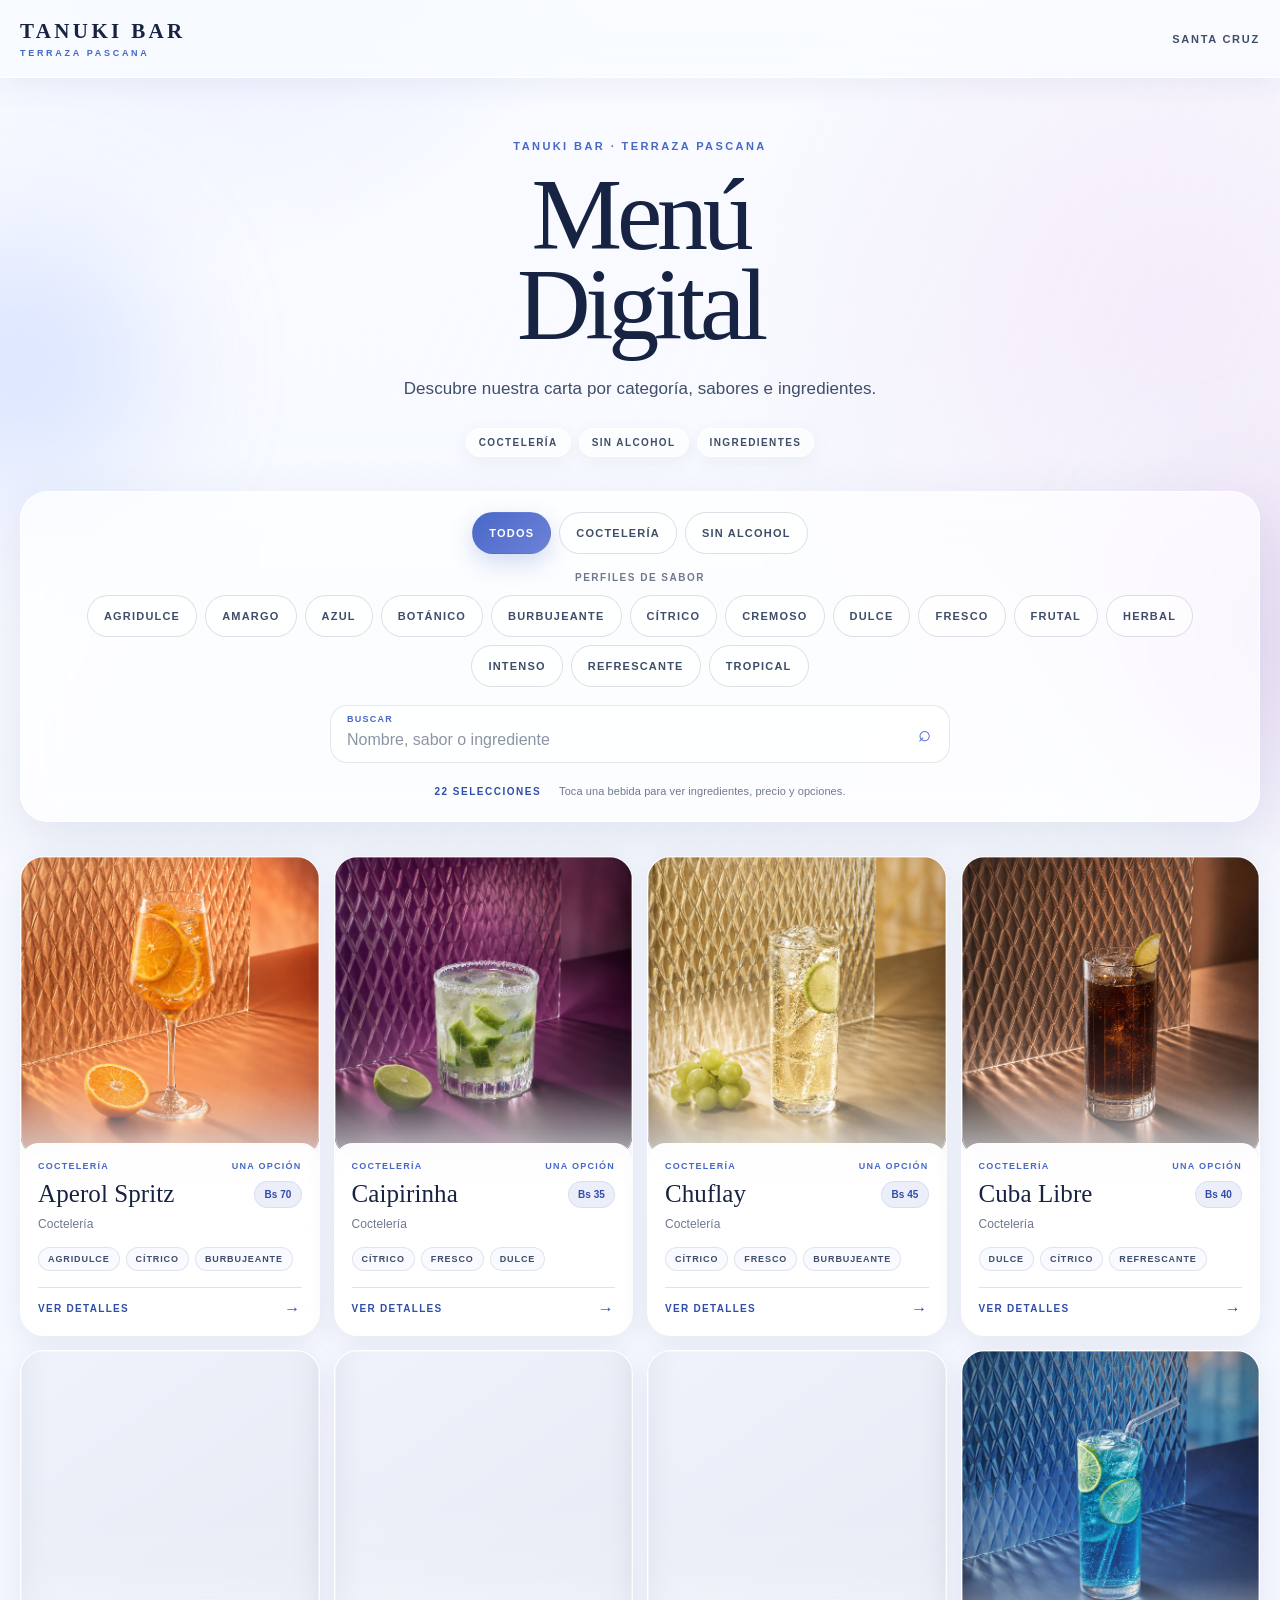
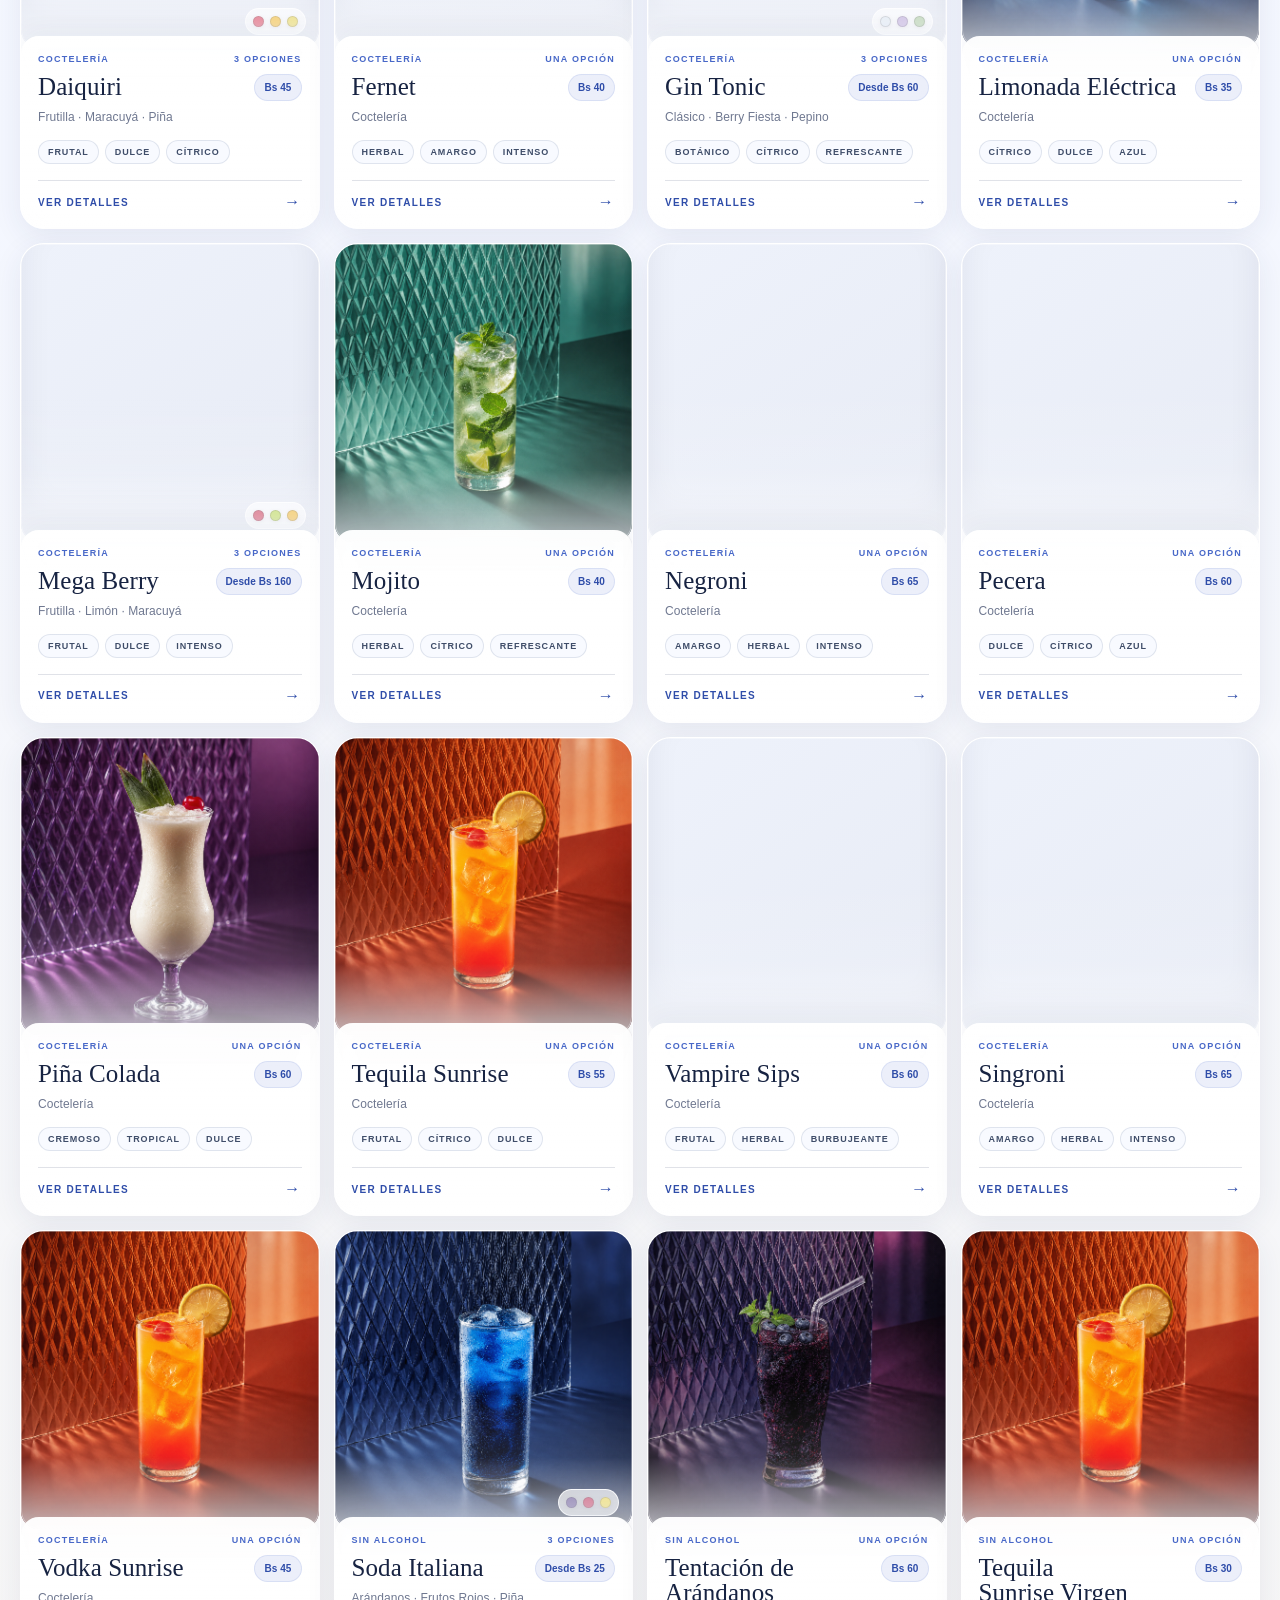
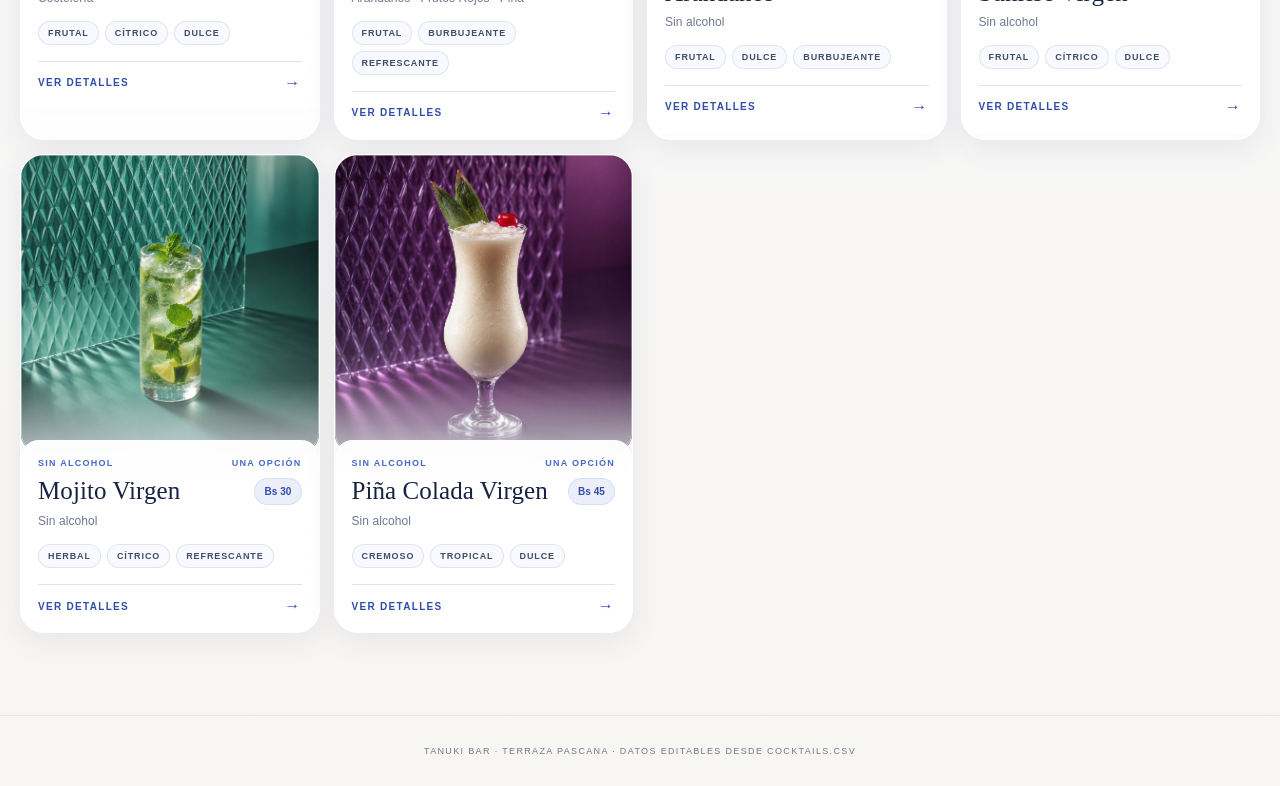
==== commit 02da6f45: "Update index.html" ====
--- a/index.html
+++ b/index.html
@@ -30,7 +30,7 @@
       <div class="hero-content">
         <p class="eyebrow">Tanuki Bar · Terraza Pascana</p>
         <h1>Menú<br>Digital</h1>
-        <p class="hero-copy">Descubre nuestra carta por categoría, sabores e ingredientes. Los precios se actualizan directamente desde la base de datos.</p>
+        <p class="hero-copy">Descubre nuestra carta por categoría, sabores e ingredientes.</p>
         <div class="hero-badges" aria-label="Contenido disponible">
           <span>Coctelería</span><span>Sin alcohol</span><span>Ingredientes</span>
         </div>
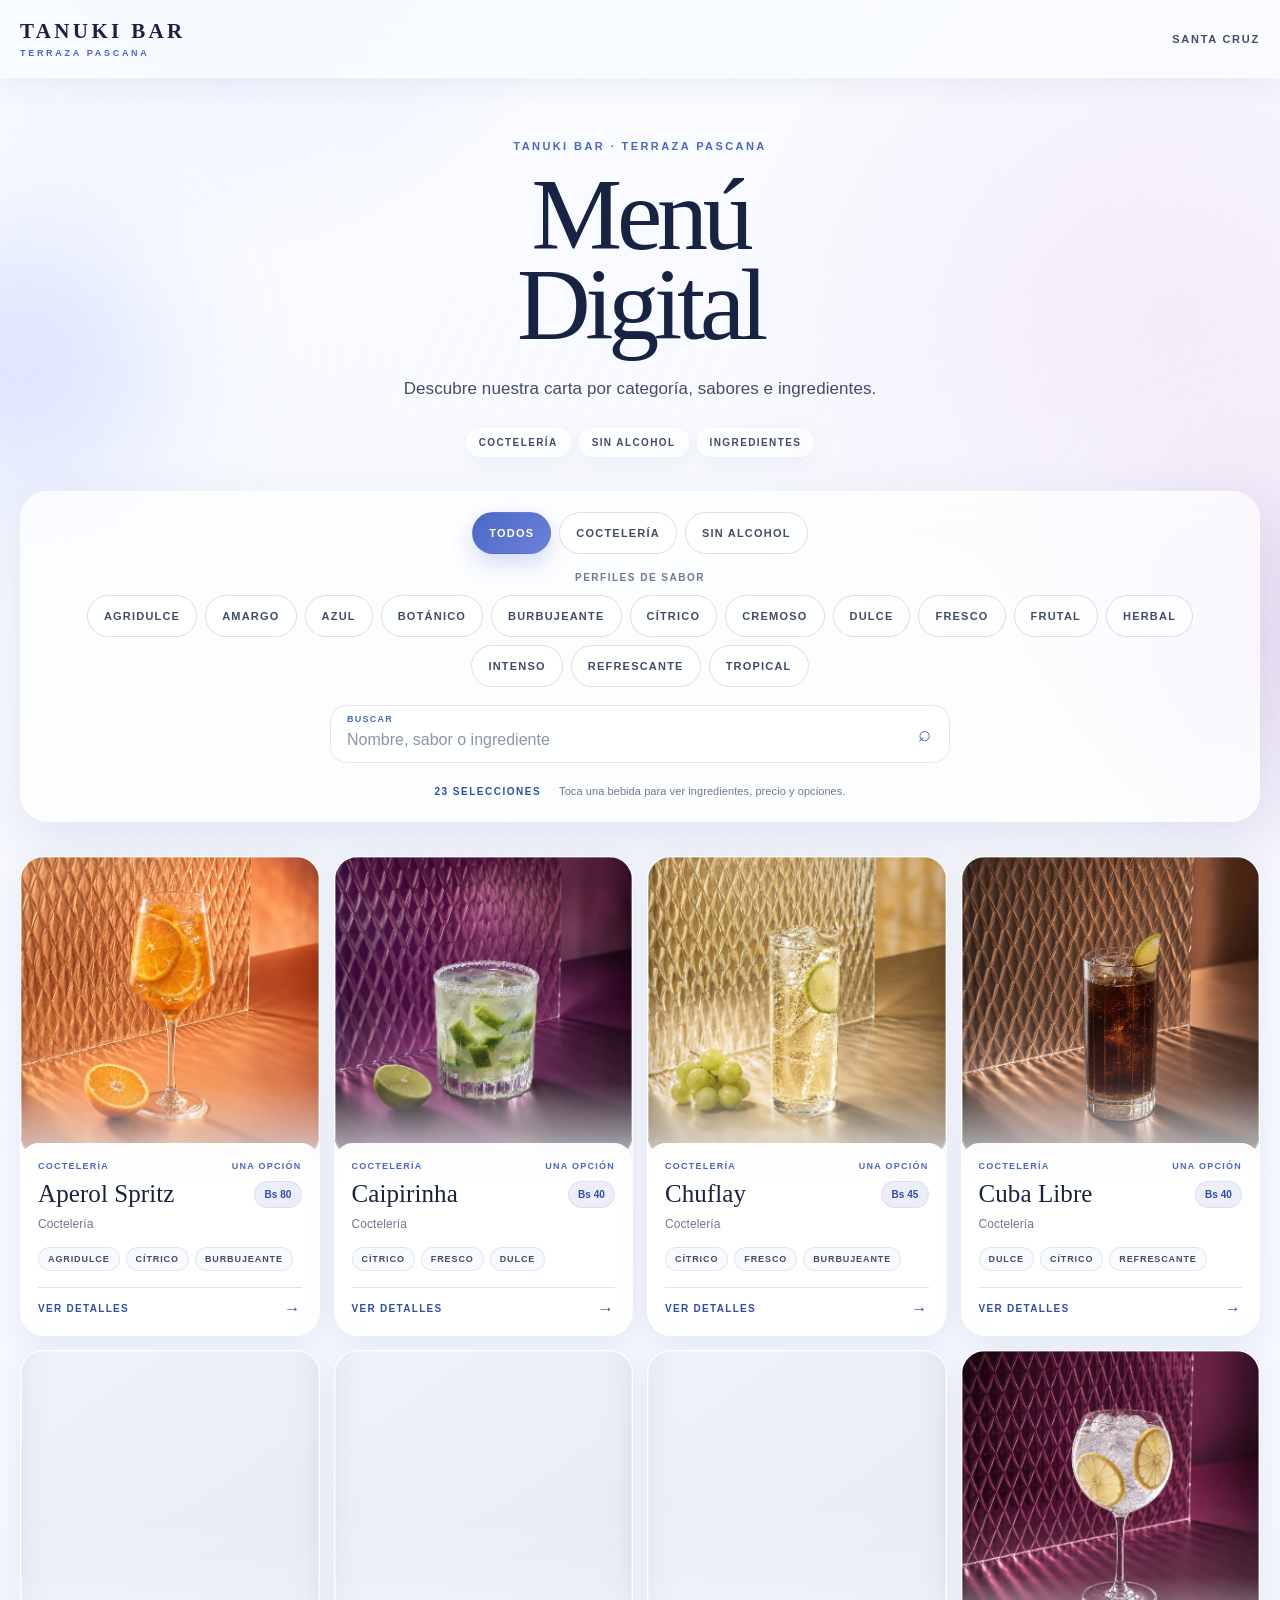
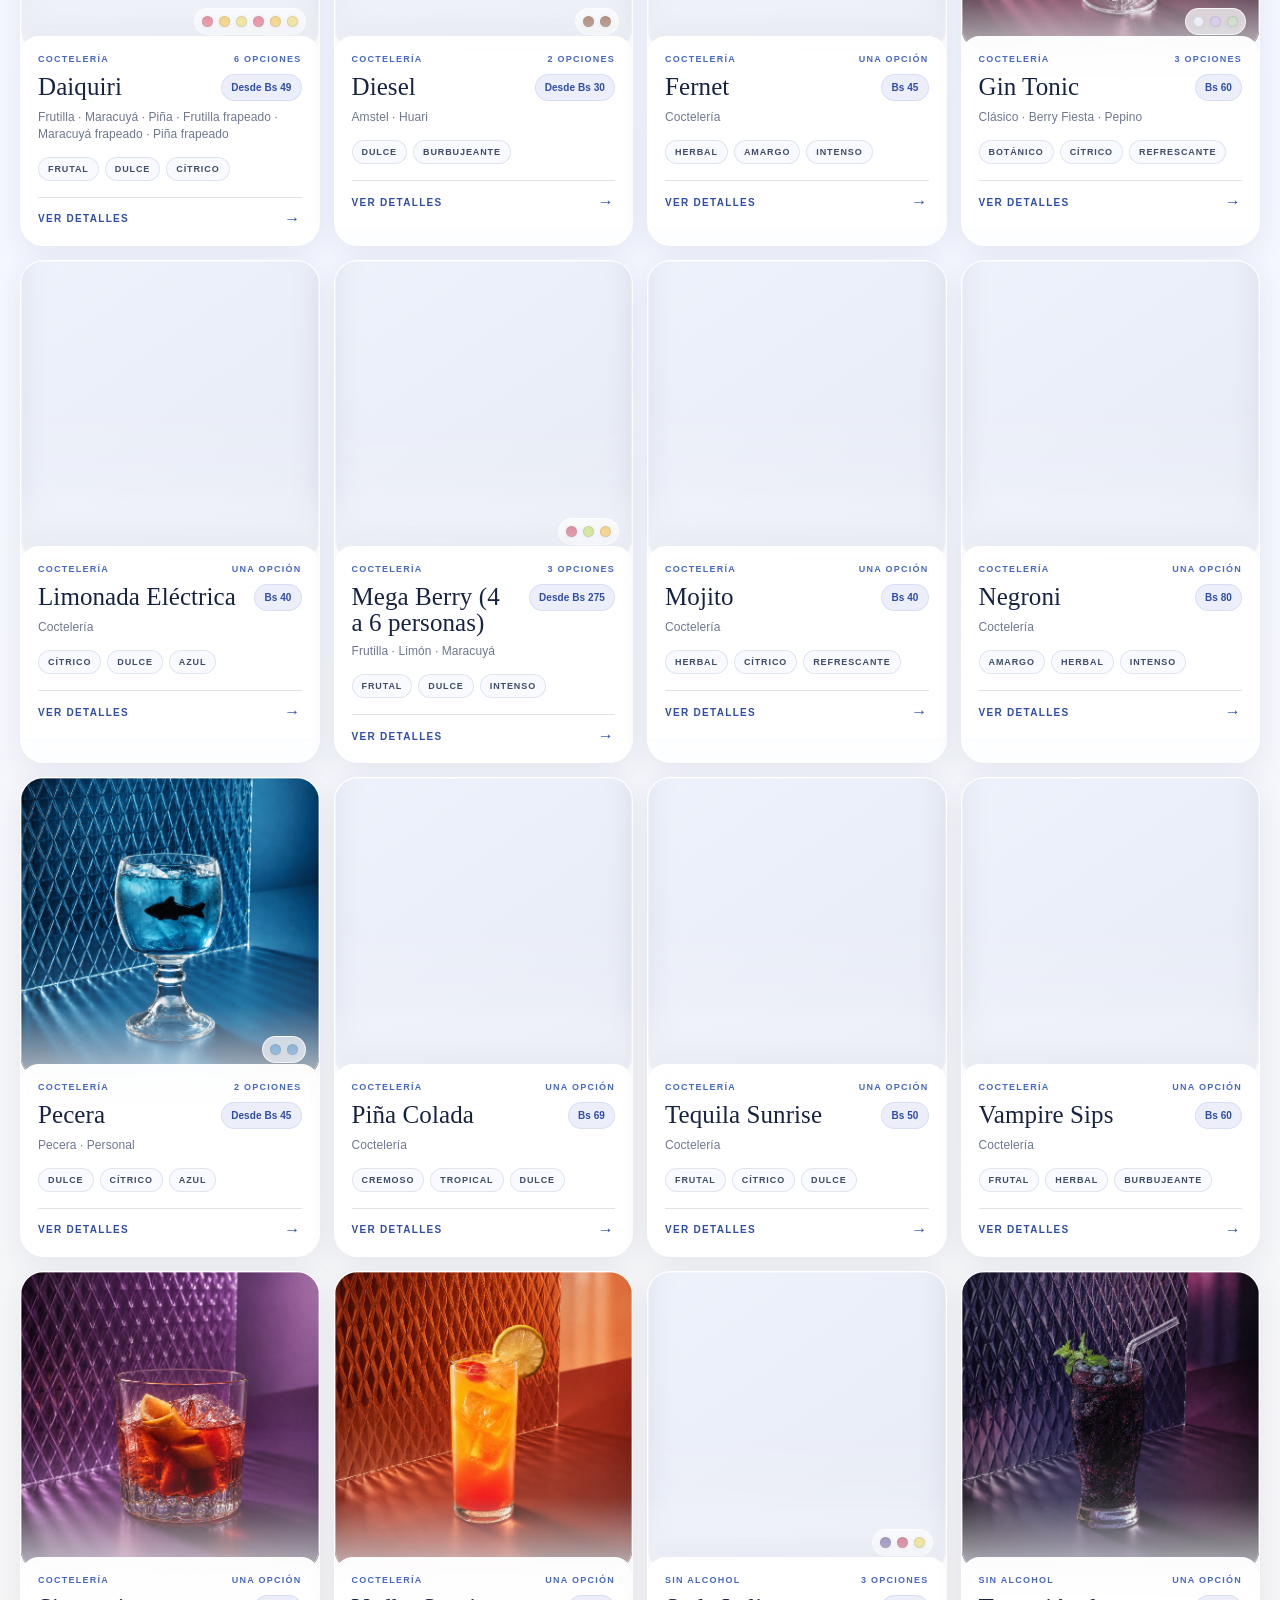
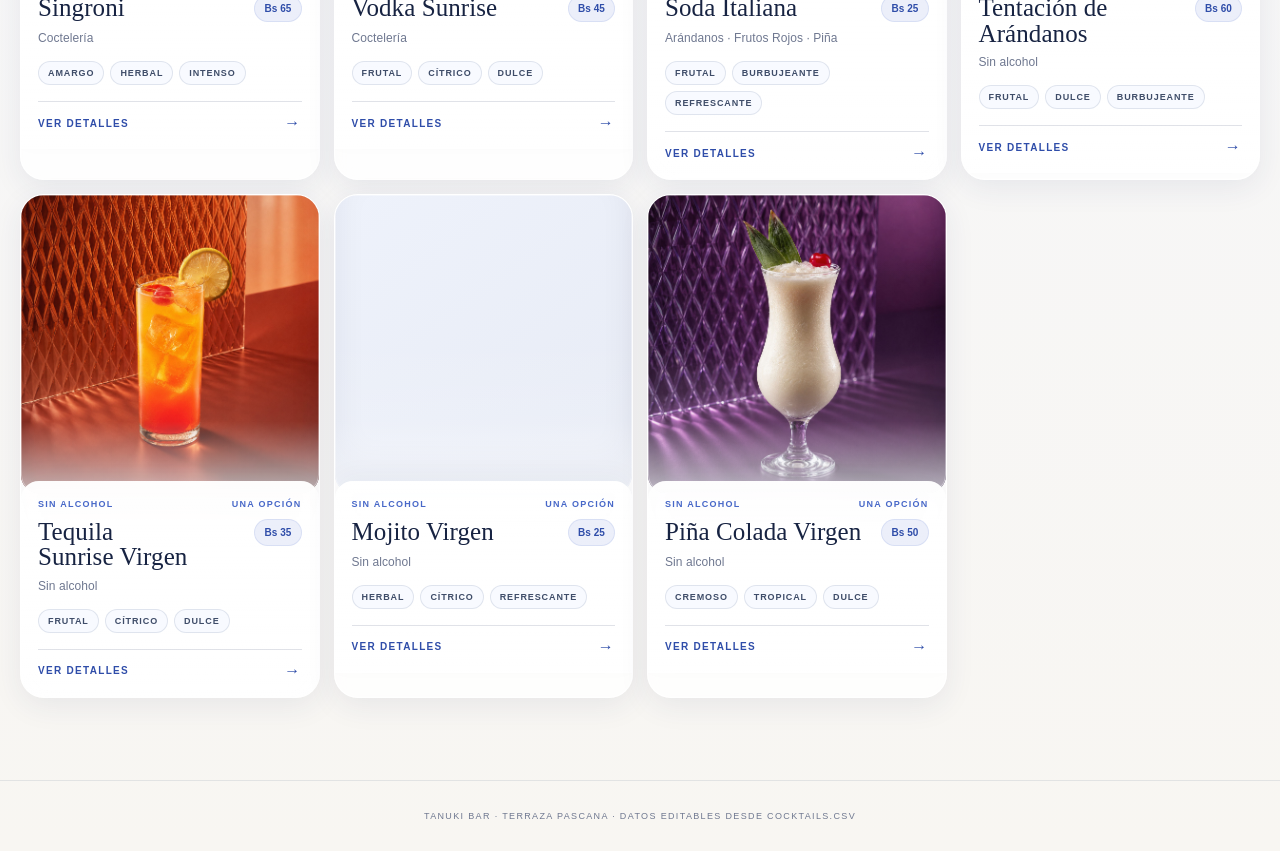
==== commit d194f031: "Actualiza precios, alternativas e imagenes provisionales del menu" ====
--- a/index.html
+++ b/index.html
@@ -78,7 +78,7 @@
 
   <footer class="site-footer">Tanuki Bar · Terraza Pascana · Datos editables desde cocktails.csv</footer>
   <script src="config.js?v=7"></script>
-  <script src="fallback-data.js?v=7"></script>
+  <script src="fallback-data.js?v=8"></script>
   <script src="app.js?v=7"></script>
 </body>
 </html>
